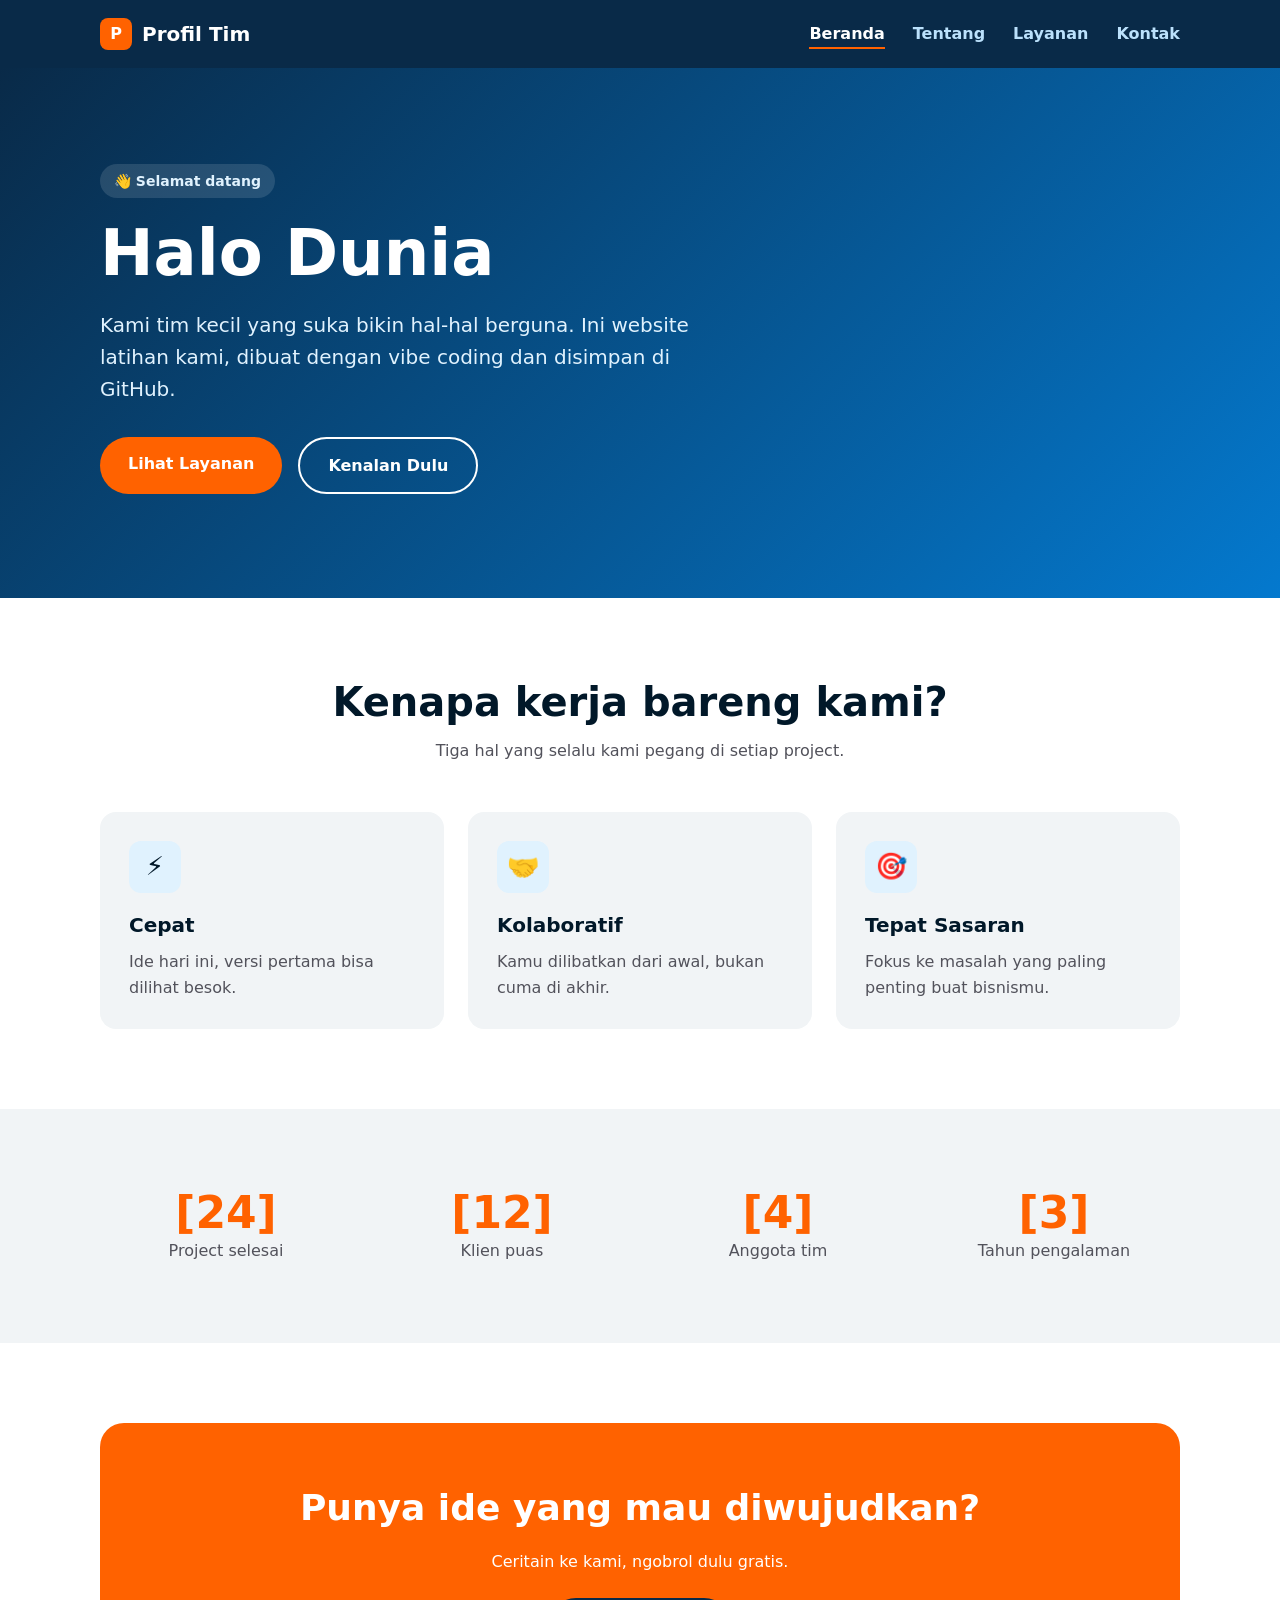
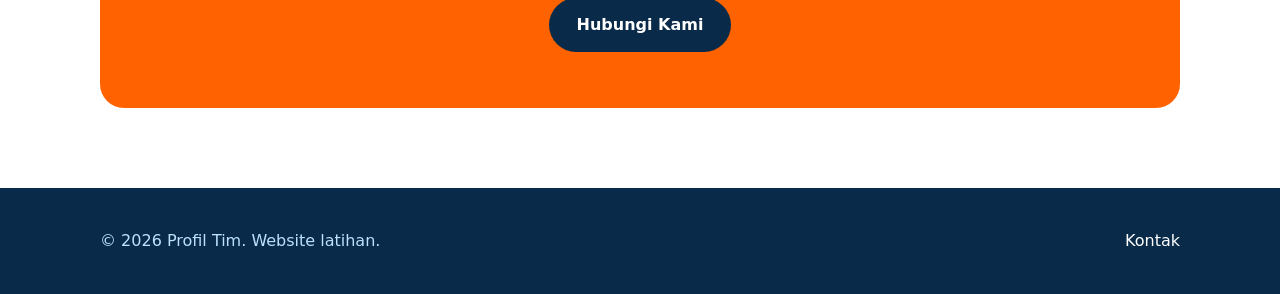
==== index.html @ c015bd00 "Web Profile V1" ====
<!DOCTYPE html>
<html lang="id">
<head>
  <meta charset="UTF-8">
  <meta name="viewport" content="width=device-width, initial-scale=1.0">
  <!-- Website latihan: minta Google dan mesin pencari lain untuk TIDAK menampilkan halaman ini -->
  <meta name="robots" content="noindex, nofollow">
  <title>Profil Tim — Beranda</title>
  <meta name="description" content="Website profil tim, contoh latihan vibe coding.">
  <link rel="stylesheet" href="style.css">
</head>
<body>

  <!-- HEADER: sama di semua halaman -->
  <header class="header">
    <div class="wadah">
      <a href="index.html" class="logo"><span>P</span> Profil Tim</a>
      <button class="tombol-menu" aria-label="Buka menu">☰</button>
      <ul class="menu">
        <li><a href="index.html" class="aktif">Beranda</a></li>
        <li><a href="tentang.html">Tentang</a></li>
        <li><a href="layanan.html">Layanan</a></li>
        <li><a href="kontak.html">Kontak</a></li>
      </ul>
    </div>
  </header>

  <!-- HERO -->
  <section class="hero">
    <div class="wadah">
      <p class="label">👋 Selamat datang</p>
      <h1>Halo Dunia</h1>
      <p>Kami tim kecil yang suka bikin hal-hal berguna. Ini website latihan kami, dibuat dengan vibe coding dan disimpan di GitHub.</p>
      <div class="aksi">
        <a href="layanan.html" class="tombol">Lihat Layanan</a>
        <a href="tentang.html" class="tombol garis">Kenalan Dulu</a>
      </div>
    </div>
  </section>

  <!-- KEUNGGULAN -->
  <section class="section putih">
    <div class="wadah">
      <div class="judul-section">
        <h2>Kenapa kerja bareng kami?</h2>
        <p>Tiga hal yang selalu kami pegang di setiap project.</p>
      </div>
      <div class="grid">
        <div class="kartu">
          <div class="ikon">⚡</div>
          <h3>Cepat</h3>
          <p>Ide hari ini, versi pertama bisa dilihat besok.</p>
        </div>
        <div class="kartu">
          <div class="ikon">🤝</div>
          <h3>Kolaboratif</h3>
          <p>Kamu dilibatkan dari awal, bukan cuma di akhir.</p>
        </div>
        <div class="kartu">
          <div class="ikon">🎯</div>
          <h3>Tepat Sasaran</h3>
          <p>Fokus ke masalah yang paling penting buat bisnismu.</p>
        </div>
      </div>
    </div>
  </section>

  <!-- ANGKA -->
  <section class="section">
    <div class="wadah">
      <div class="angka">
        <div><strong>[24]</strong><span>Project selesai</span></div>
        <div><strong>[12]</strong><span>Klien puas</span></div>
        <div><strong>[4]</strong><span>Anggota tim</span></div>
        <div><strong>[3]</strong><span>Tahun pengalaman</span></div>
      </div>
    </div>
  </section>

  <!-- CTA -->
  <section class="section putih">
    <div class="wadah">
      <div class="cta">
        <h2>Punya ide yang mau diwujudkan?</h2>
        <p>Ceritain ke kami, ngobrol dulu gratis.</p>
        <a href="kontak.html" class="tombol">Hubungi Kami</a>
      </div>
    </div>
  </section>

  <!-- FOOTER: sama di semua halaman -->
  <footer class="footer">
    <div class="wadah">
      <p>© <span id="tahun"></span> Profil Tim. Website latihan.</p>
      <p><a href="kontak.html">Kontak</a></p>
    </div>
  </footer>

  <script src="script.js"></script>
</body>
</html>
---- style.css ----
/* =========================================================
   style.css — dipakai bersama oleh semua halaman
   Ganti warna di bagian :root untuk ubah tema seluruh website
   ========================================================= */

:root {
  --utama: #0479CE;       /* warna utama (biru) */
  --utama-gelap: #092A48; /* biru gelap untuk header & footer */
  --aksen: #FF6200;       /* warna aksen (oranye) */
  --teks: #011829;
  --teks-pudar: #52525B;
  --latar: #F1F4F6;
  --putih: #FFFFFF;
  --garis: #E4E4E7;
  --radius: 16px;
  --lebar: 1120px;
}

* { box-sizing: border-box; margin: 0; padding: 0; }

body {
  font-family: "Inter", system-ui, -apple-system, "Segoe UI", sans-serif;
  color: var(--teks);
  background: var(--latar);
  line-height: 1.6;
}

img { max-width: 100%; display: block; }
a { color: var(--utama); }

.wadah { width: 100%; max-width: var(--lebar); margin: 0 auto; padding: 0 20px; }

/* ---------- Header & menu ---------- */
.header {
  background: var(--utama-gelap);
  position: sticky; top: 0; z-index: 10;
}
.header .wadah {
  display: flex; align-items: center; justify-content: space-between;
  height: 68px;
}
.logo {
  color: var(--putih); font-weight: 800; font-size: 20px; text-decoration: none;
  display: flex; align-items: center; gap: 10px;
}
.logo span {
  width: 32px; height: 32px; border-radius: 8px; background: var(--aksen);
  display: grid; place-items: center; font-size: 16px;
}
.menu { display: flex; gap: 28px; list-style: none; }
.menu a { color: #BBE1FC; text-decoration: none; font-weight: 600; }
.menu a:hover, .menu a.aktif { color: var(--putih); }
.menu a.aktif { border-bottom: 2px solid var(--aksen); padding-bottom: 4px; }

.tombol-menu {
  display: none; background: none; border: 0; color: var(--putih);
  font-size: 28px; cursor: pointer;
}

/* ---------- Tombol ---------- */
.tombol {
  display: inline-block; padding: 14px 28px; border-radius: 999px;
  background: var(--aksen); color: var(--putih); font-weight: 700;
  text-decoration: none; border: 0; cursor: pointer; font-size: 16px;
}
.tombol:hover { filter: brightness(0.92); }
.tombol.garis { background: transparent; border: 2px solid var(--putih); }

/* ---------- Hero ---------- */
.hero {
  background: linear-gradient(135deg, var(--utama-gelap), var(--utama));
  color: var(--putih); padding: 96px 0 104px;
}
.hero .label {
  display: inline-block; background: rgba(255,255,255,0.12); padding: 6px 14px;
  border-radius: 999px; font-size: 14px; font-weight: 600; margin-bottom: 20px;
}
.hero h1 { font-size: clamp(36px, 6vw, 64px); line-height: 1.1; margin-bottom: 20px; }
.hero p { font-size: 20px; color: #E0F2FE; max-width: 620px; margin-bottom: 32px; }
.hero .aksi { display: flex; gap: 16px; flex-wrap: wrap; }

.hero-kecil { padding: 72px 0; }
.hero-kecil h1 { font-size: clamp(32px, 5vw, 48px); }

/* ---------- Section umum ---------- */
.section { padding: 80px 0; }
.section.putih { background: var(--putih); }
.judul-section { text-align: center; margin-bottom: 48px; }
.judul-section h2 { font-size: clamp(28px, 4vw, 40px); line-height: 1.2; margin-bottom: 12px; }
.judul-section p { color: var(--teks-pudar); max-width: 600px; margin: 0 auto; }

/* ---------- Grid kartu ---------- */
.grid { display: grid; gap: 24px; grid-template-columns: repeat(auto-fit, minmax(240px, 1fr)); }
.kartu {
  background: var(--putih); border: 1px solid var(--garis);
  border-radius: var(--radius); padding: 28px;
}
.section.putih .kartu { background: var(--latar); border-color: transparent; }
.kartu .ikon {
  width: 52px; height: 52px; border-radius: 12px; background: #E0F2FE;
  display: grid; place-items: center; font-size: 26px; margin-bottom: 16px;
}
.kartu h3 { font-size: 20px; margin-bottom: 8px; }
.kartu p { color: var(--teks-pudar); }
.kartu .harga { font-size: 28px; font-weight: 800; color: var(--utama); margin: 12px 0; }

/* ---------- Angka ---------- */
.angka { display: grid; gap: 24px; grid-template-columns: repeat(auto-fit, minmax(180px, 1fr)); text-align: center; }
.angka strong { display: block; font-size: 44px; color: var(--aksen); line-height: 1.1; }
.angka span { color: var(--teks-pudar); }

/* ---------- Anggota tim ---------- */
.anggota { text-align: center; }
.avatar {
  width: 96px; height: 96px; border-radius: 50%; margin: 0 auto 16px;
  display: grid; place-items: center; font-size: 32px; font-weight: 800;
  color: var(--putih); background: var(--utama);
}
.anggota:nth-child(2) .avatar { background: var(--aksen); }
.anggota:nth-child(3) .avatar { background: #069568; }
.anggota:nth-child(4) .avatar { background: var(--utama-gelap); }

/* ---------- Dua kolom ---------- */
.dua-kolom { display: grid; gap: 48px; grid-template-columns: 1fr 1fr; align-items: center; }
.kotak-warna {
  aspect-ratio: 4 / 3; border-radius: var(--radius);
  background: linear-gradient(135deg, #BBE1FC, #FFDBA5);
  display: grid; place-items: center; font-size: 72px;
}
.dua-kolom h2 { font-size: 32px; line-height: 1.2; margin-bottom: 16px; }
.dua-kolom p { color: var(--teks-pudar); margin-bottom: 12px; }

/* ---------- CTA ---------- */
.cta {
  background: var(--aksen); color: var(--putih); text-align: center;
  border-radius: 24px; padding: 56px 24px;
}
.cta h2 { font-size: clamp(26px, 4vw, 36px); margin-bottom: 12px; }
.cta p { margin-bottom: 24px; }
.cta .tombol { background: var(--utama-gelap); }

/* ---------- Form kontak ---------- */
.form { display: grid; gap: 16px; }
.form label { font-weight: 600; font-size: 14px; }
.form input, .form textarea, .form select {
  width: 100%; padding: 14px 16px; border: 1px solid #D4D4D8; border-radius: 12px;
  font: inherit; background: var(--putih);
}
.form input:focus, .form textarea:focus, .form select:focus {
  outline: 2px solid var(--utama); border-color: transparent;
}
.form textarea { min-height: 140px; resize: vertical; }
.pesan-terkirim {
  display: none; background: #DCFCE7; color: #166534; padding: 14px 16px;
  border-radius: 12px; font-weight: 600;
}
.info-kontak { list-style: none; display: grid; gap: 20px; }
.info-kontak li { display: flex; gap: 14px; align-items: flex-start; }
.info-kontak .ikon { font-size: 22px; }

/* ---------- Footer ---------- */
.footer { background: var(--utama-gelap); color: #BBE1FC; padding: 40px 0; margin-top: 0; }
.footer .wadah { display: flex; justify-content: space-between; gap: 16px; flex-wrap: wrap; }
.footer a { color: var(--putih); text-decoration: none; }

/* ---------- Tampilan HP ---------- */
@media (max-width: 760px) {
  .tombol-menu { display: block; }
  .menu {
    display: none; position: absolute; top: 68px; left: 0; right: 0;
    flex-direction: column; gap: 0; background: var(--utama-gelap);
    padding: 8px 20px 20px;
  }
  .menu.buka { display: flex; }
  .menu a { display: block; padding: 12px 0; }
  .menu a.aktif { border-bottom: 0; color: var(--aksen); }
  .dua-kolom { grid-template-columns: 1fr; }
  .hero { padding: 64px 0 72px; }
  .section { padding: 56px 0; }
}
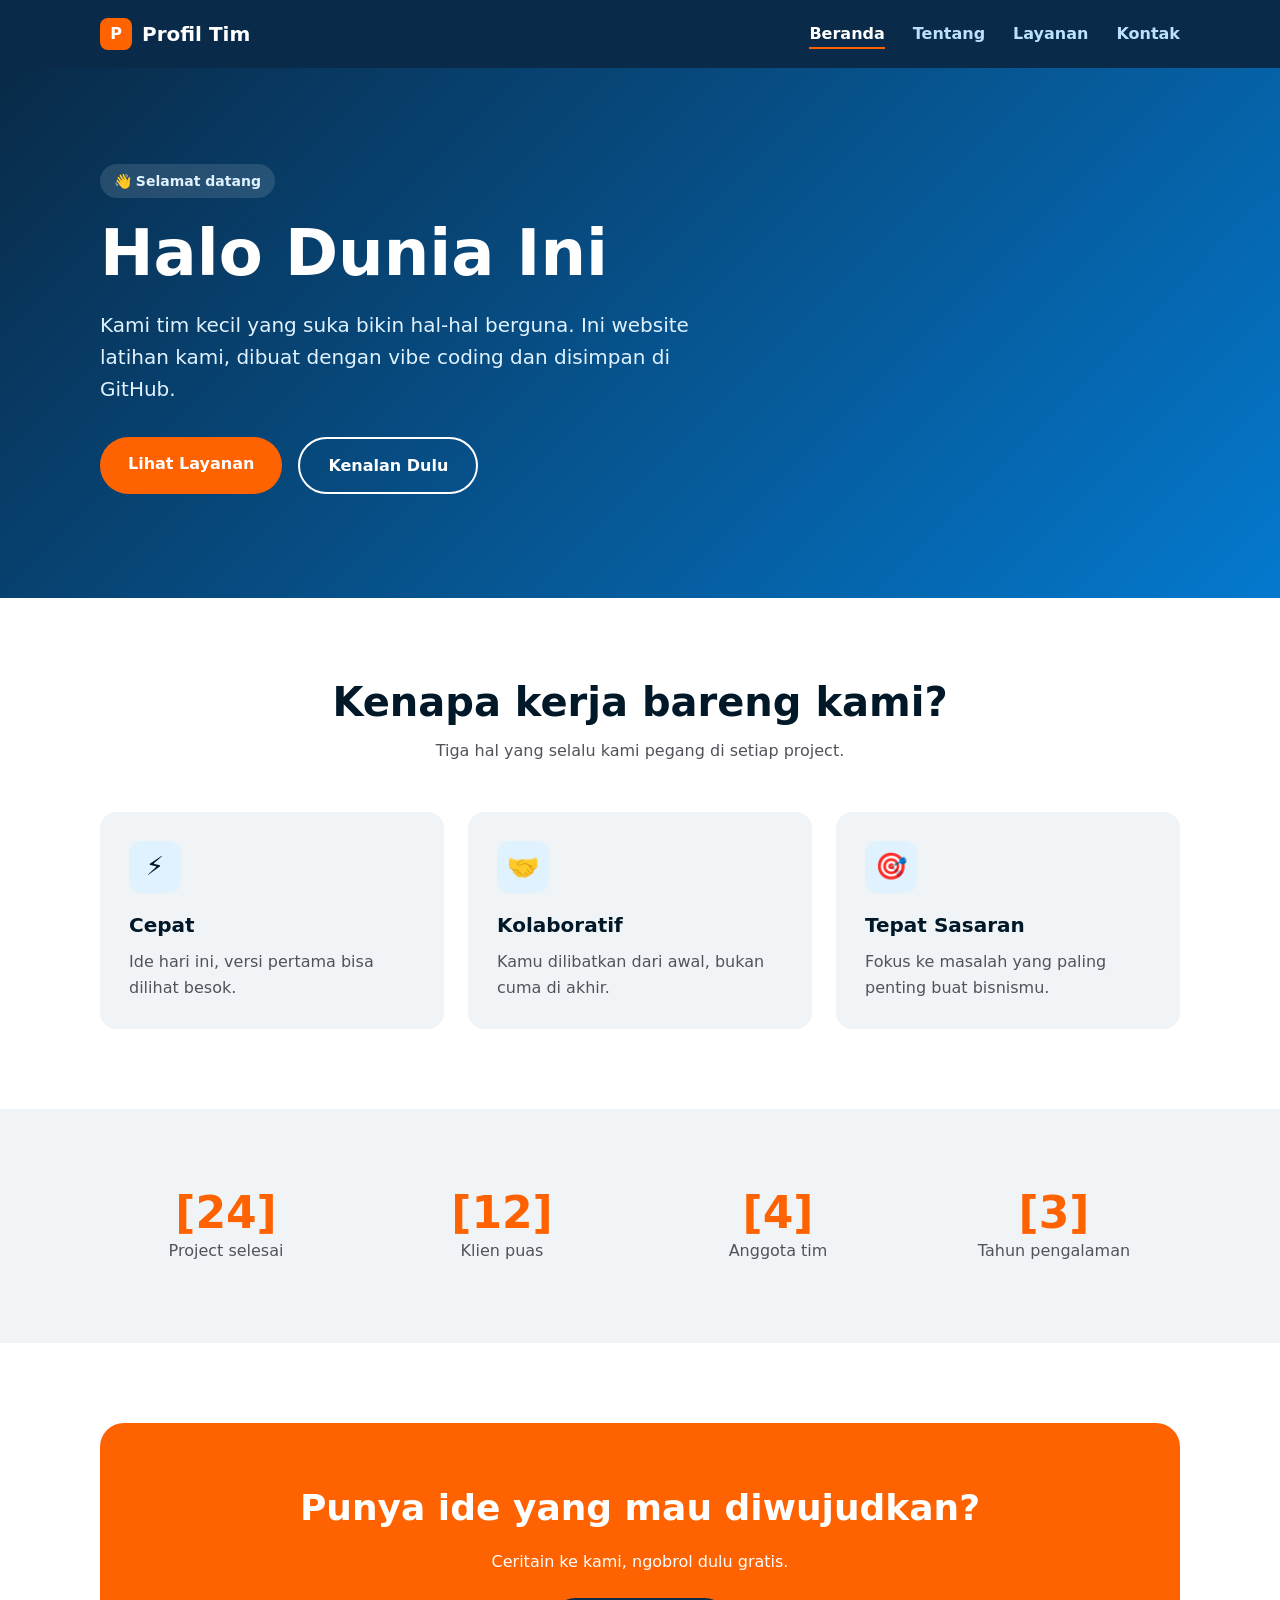
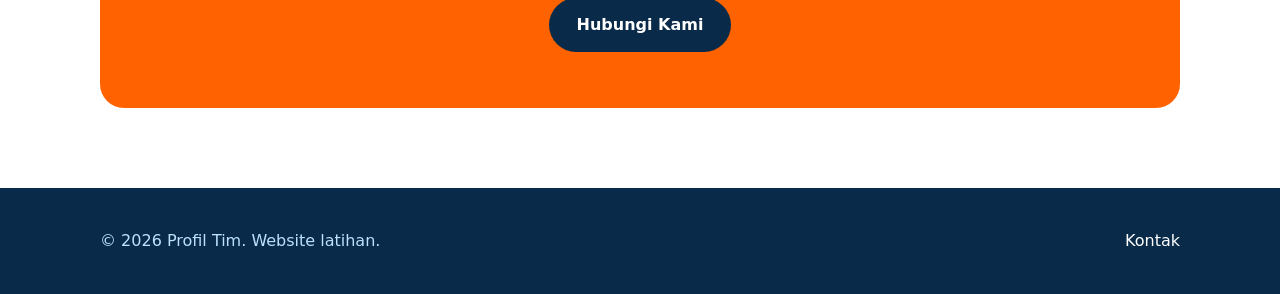
==== commit 1e004a62: "ubah heading 1 homepage" ====
--- a/index.html
+++ b/index.html
@@ -29,7 +29,7 @@
   <section class="hero">
     <div class="wadah">
       <p class="label">👋 Selamat datang</p>
-      <h1>Halo Dunia</h1>
+      <h1>Halo Dunia Ini</h1>
       <p>Kami tim kecil yang suka bikin hal-hal berguna. Ini website latihan kami, dibuat dengan vibe coding dan disimpan di GitHub.</p>
       <div class="aksi">
         <a href="layanan.html" class="tombol">Lihat Layanan</a>
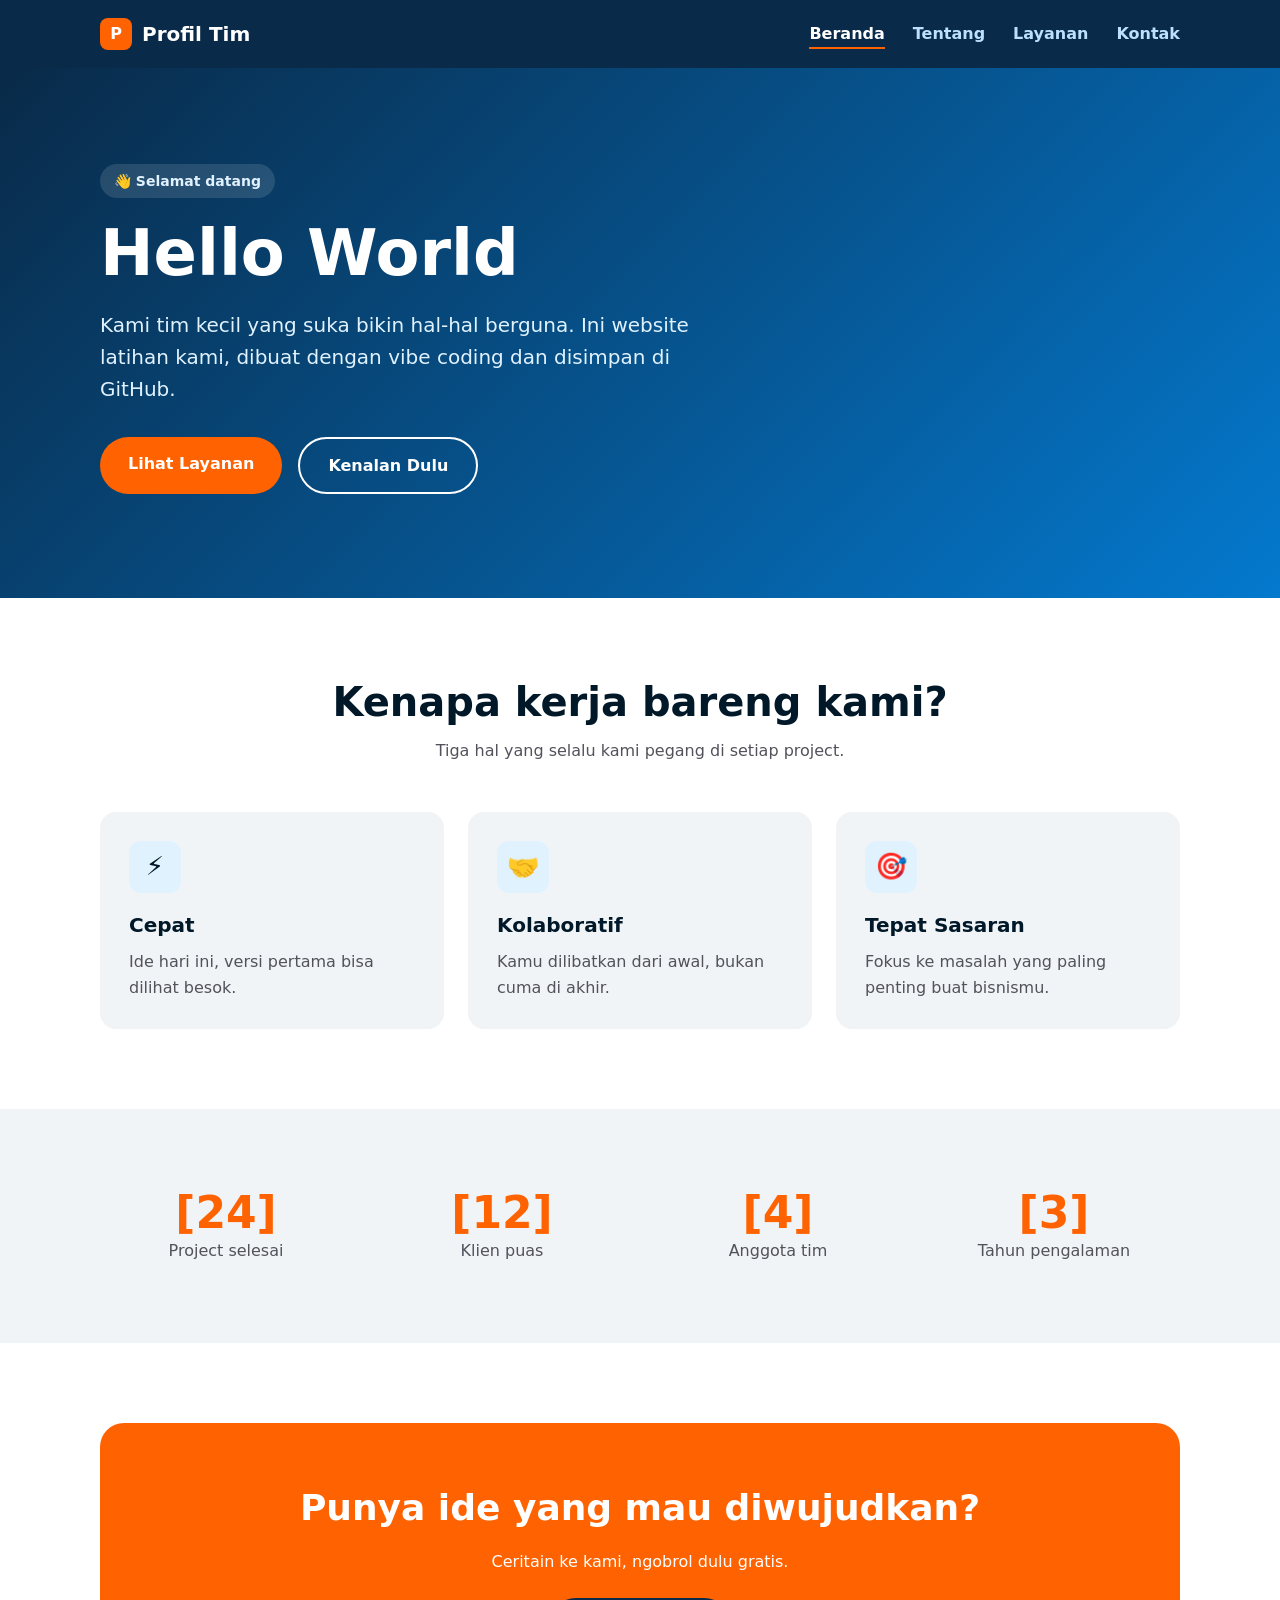
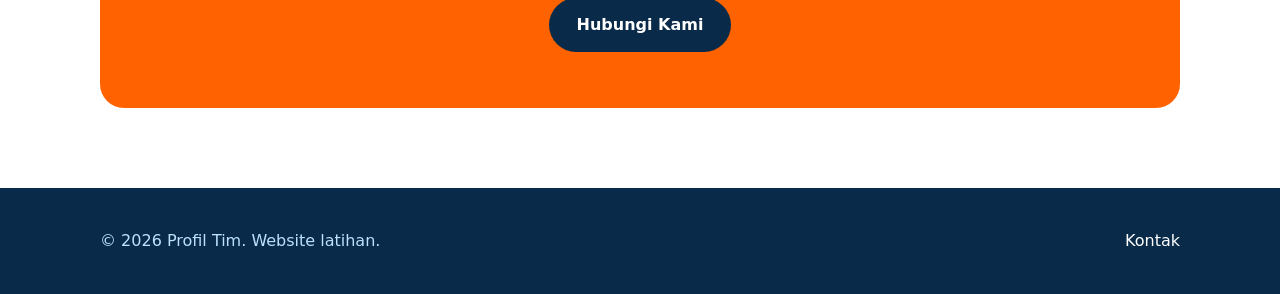
==== commit 1e0847d7: "Ganti H1 di homepage jadi hello world" ====
--- a/index.html
+++ b/index.html
@@ -29,7 +29,7 @@
   <section class="hero">
     <div class="wadah">
       <p class="label">👋 Selamat datang</p>
-      <h1>Halo Dunia Ini</h1>
+      <h1>Hello World</h1>
       <p>Kami tim kecil yang suka bikin hal-hal berguna. Ini website latihan kami, dibuat dengan vibe coding dan disimpan di GitHub.</p>
       <div class="aksi">
         <a href="layanan.html" class="tombol">Lihat Layanan</a>
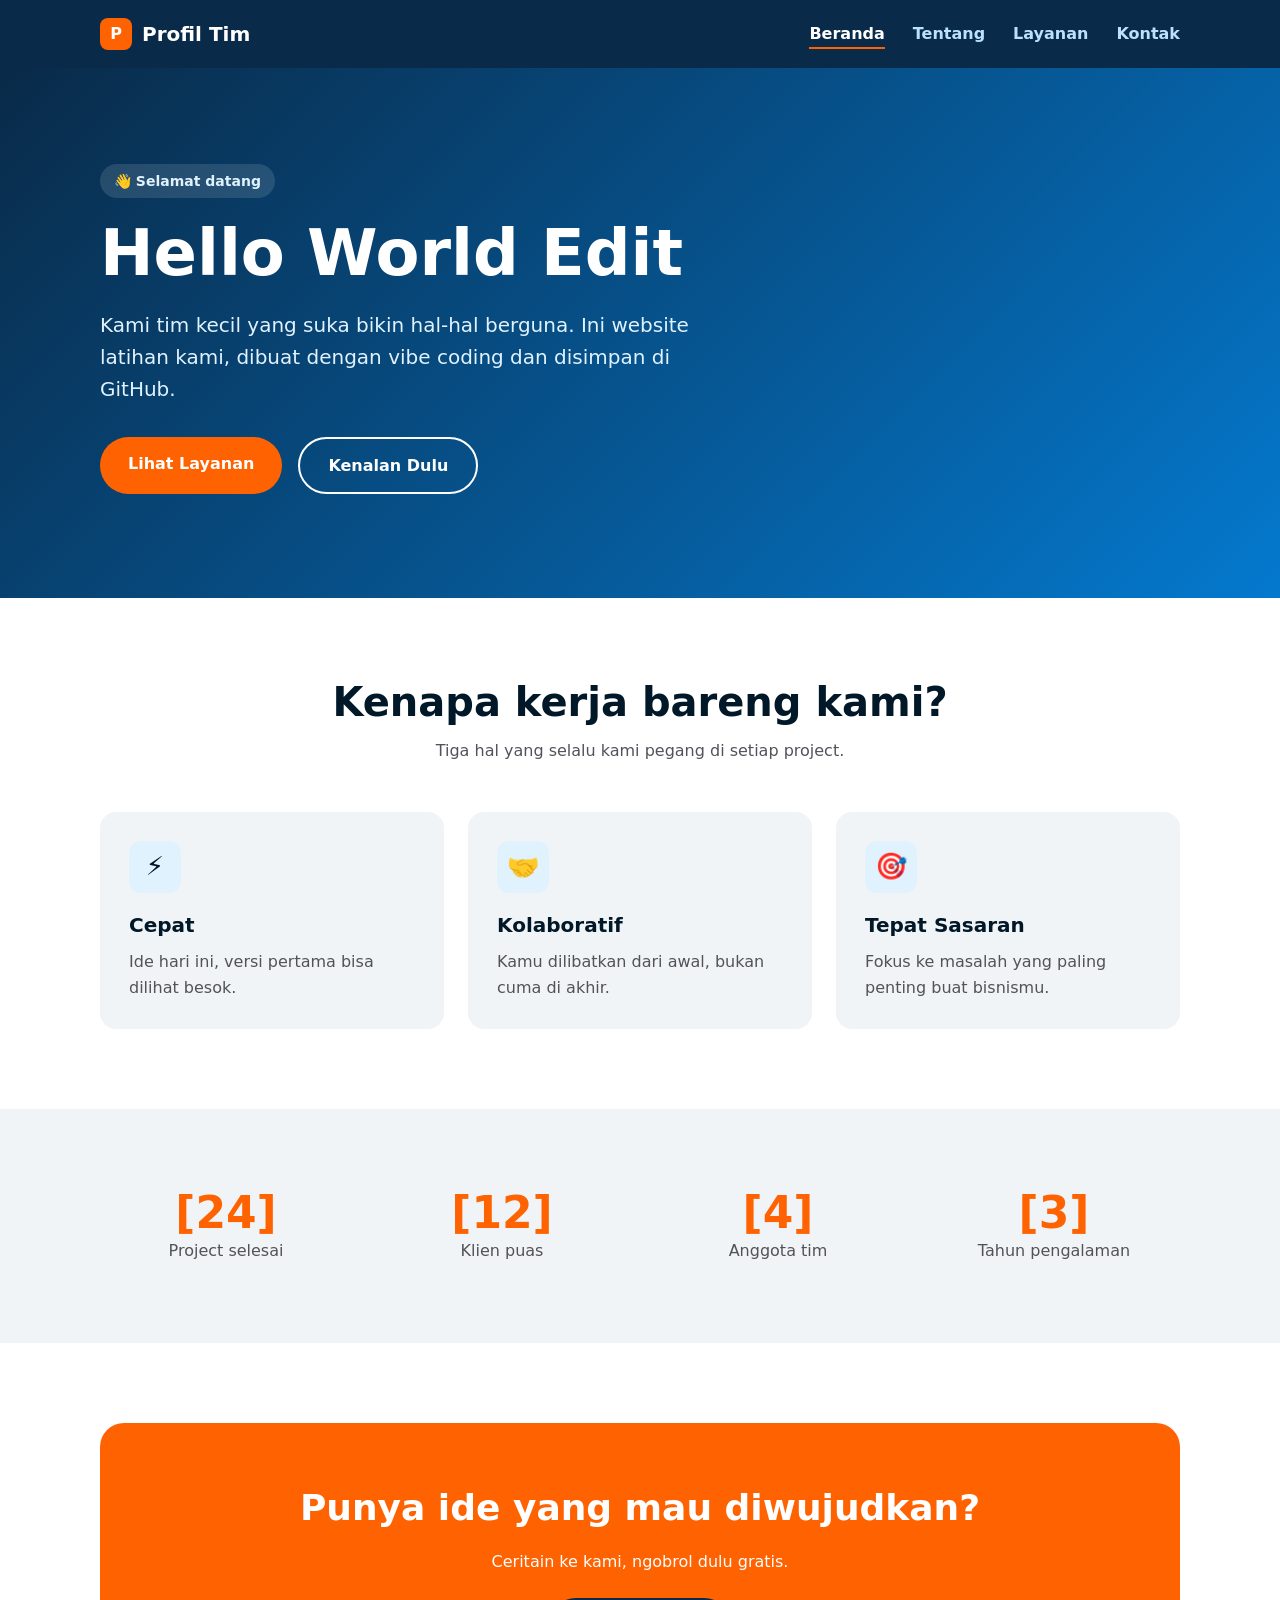
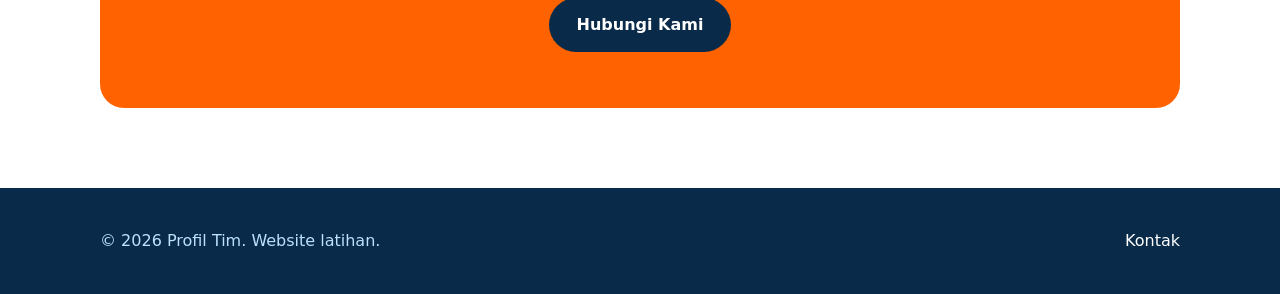
==== commit b5f16928: "Ganti Heading 1 lagi" ====
--- a/index.html
+++ b/index.html
@@ -29,7 +29,7 @@
   <section class="hero">
     <div class="wadah">
       <p class="label">👋 Selamat datang</p>
-      <h1>Hello World</h1>
+      <h1>Hello World Edit</h1>
       <p>Kami tim kecil yang suka bikin hal-hal berguna. Ini website latihan kami, dibuat dengan vibe coding dan disimpan di GitHub.</p>
       <div class="aksi">
         <a href="layanan.html" class="tombol">Lihat Layanan</a>
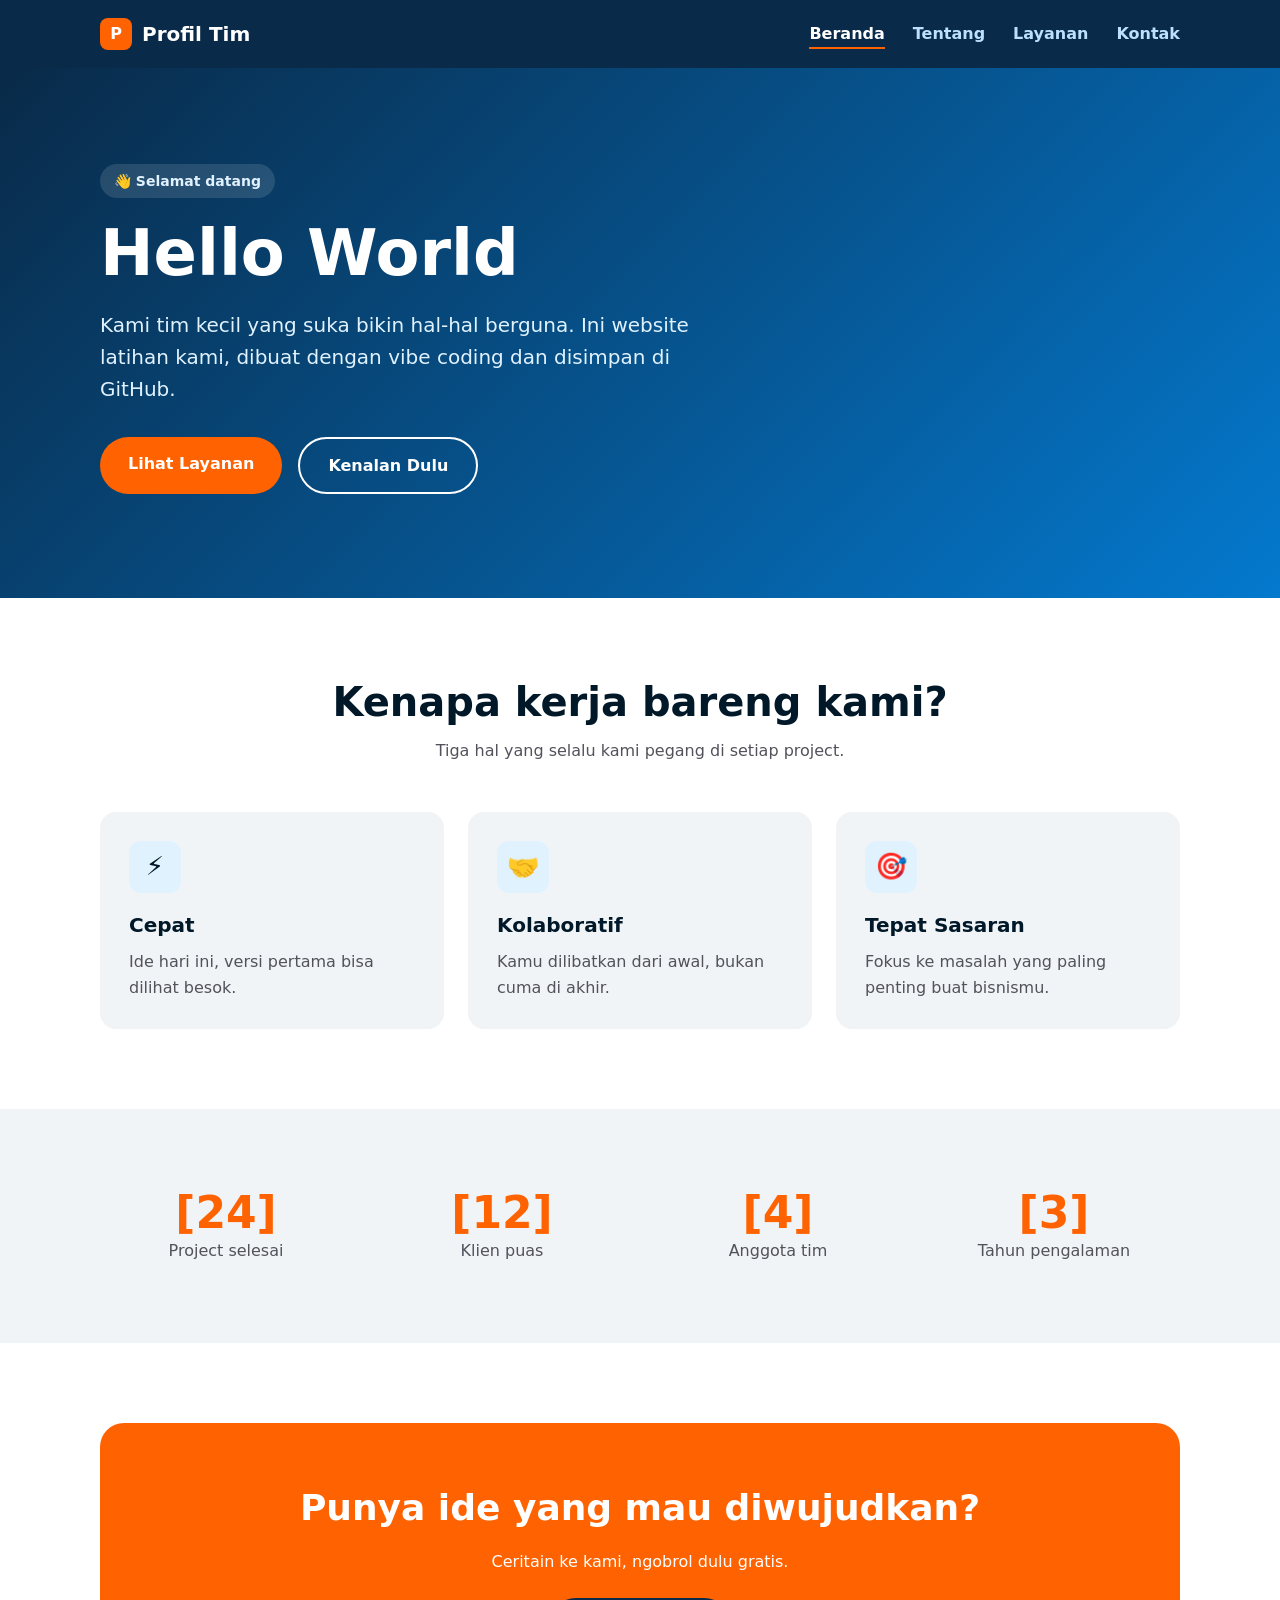
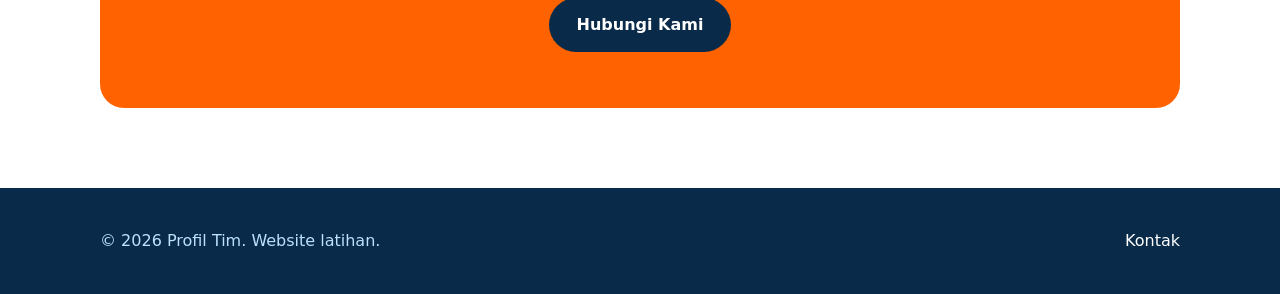
==== commit 32261943: "Revert "Ganti Heading 1 lagi" This reverts commit b5f16928e431d80209523be2478da9372b286e7e." ====
--- a/index.html
+++ b/index.html
@@ -29,7 +29,7 @@
   <section class="hero">
     <div class="wadah">
       <p class="label">👋 Selamat datang</p>
-      <h1>Hello World Edit</h1>
+      <h1>Hello World</h1>
       <p>Kami tim kecil yang suka bikin hal-hal berguna. Ini website latihan kami, dibuat dengan vibe coding dan disimpan di GitHub.</p>
       <div class="aksi">
         <a href="layanan.html" class="tombol">Lihat Layanan</a>
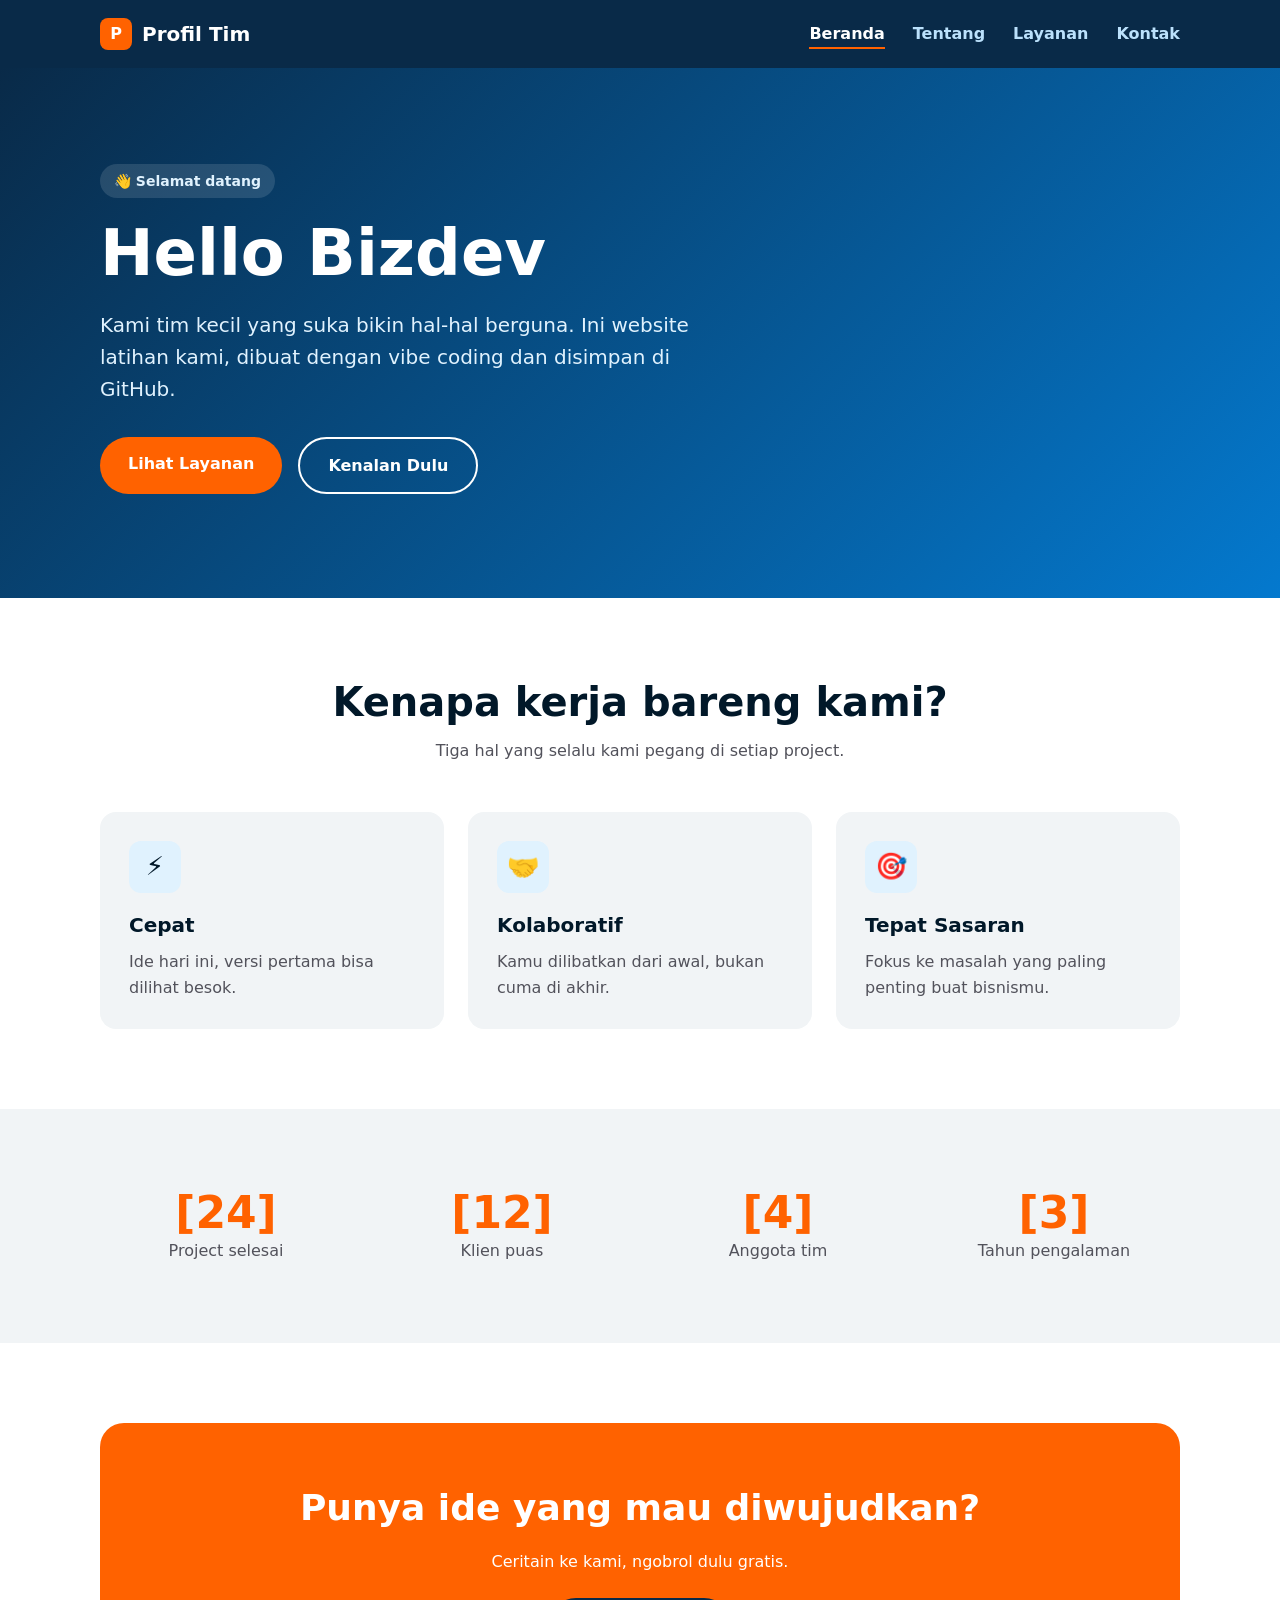
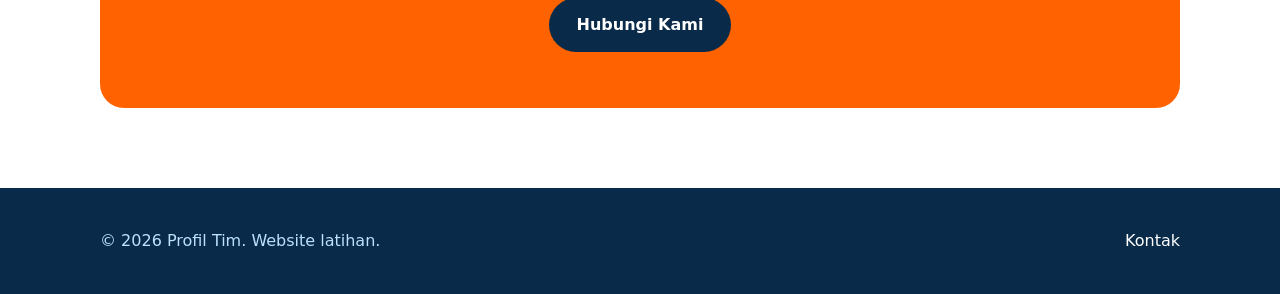
==== commit 7eed5b12: "Ganti Heading 1 Jadi Bizdev" ====
--- a/index.html
+++ b/index.html
@@ -29,7 +29,7 @@
   <section class="hero">
     <div class="wadah">
       <p class="label">👋 Selamat datang</p>
-      <h1>Hello World</h1>
+      <h1>Hello Bizdev</h1>
       <p>Kami tim kecil yang suka bikin hal-hal berguna. Ini website latihan kami, dibuat dengan vibe coding dan disimpan di GitHub.</p>
       <div class="aksi">
         <a href="layanan.html" class="tombol">Lihat Layanan</a>
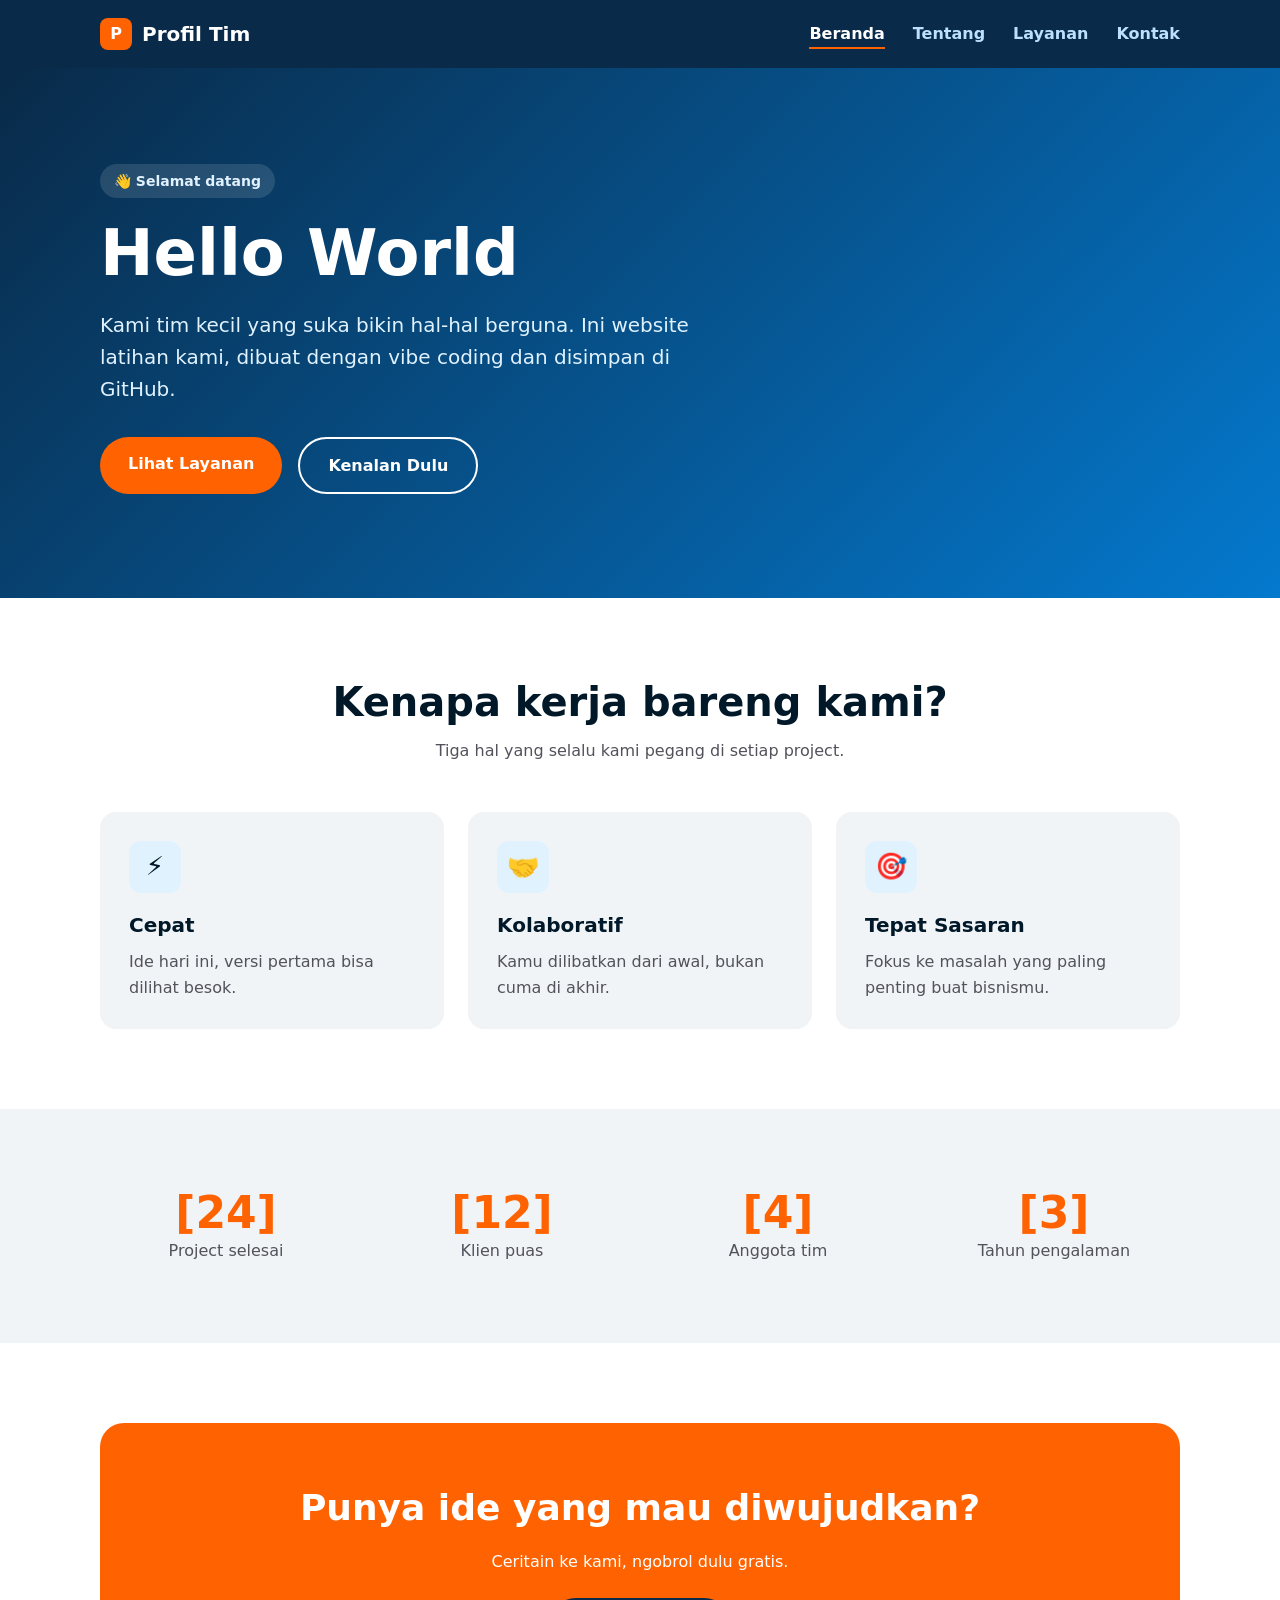
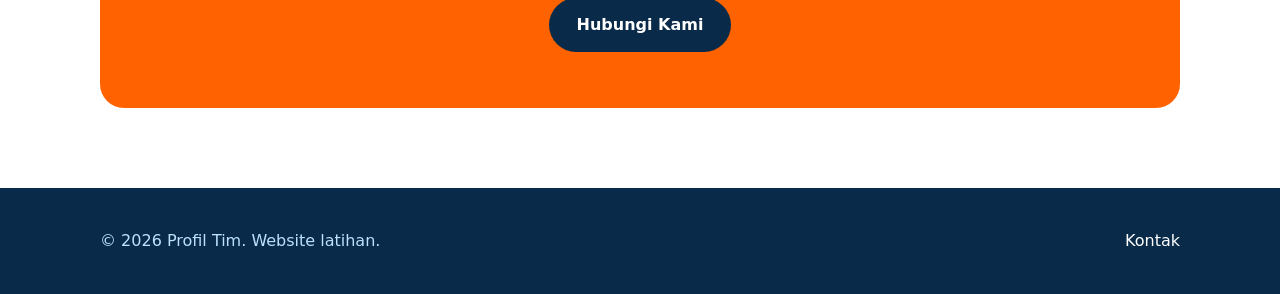
==== commit c9707b4d: "Revert "Ganti Heading 1 Jadi Bizdev" This reverts commit 7eed5b12cbd45a4b69121e64c8baec1fc15312ef." ====
--- a/index.html
+++ b/index.html
@@ -29,7 +29,7 @@
   <section class="hero">
     <div class="wadah">
       <p class="label">👋 Selamat datang</p>
-      <h1>Hello Bizdev</h1>
+      <h1>Hello World</h1>
       <p>Kami tim kecil yang suka bikin hal-hal berguna. Ini website latihan kami, dibuat dengan vibe coding dan disimpan di GitHub.</p>
       <div class="aksi">
         <a href="layanan.html" class="tombol">Lihat Layanan</a>
